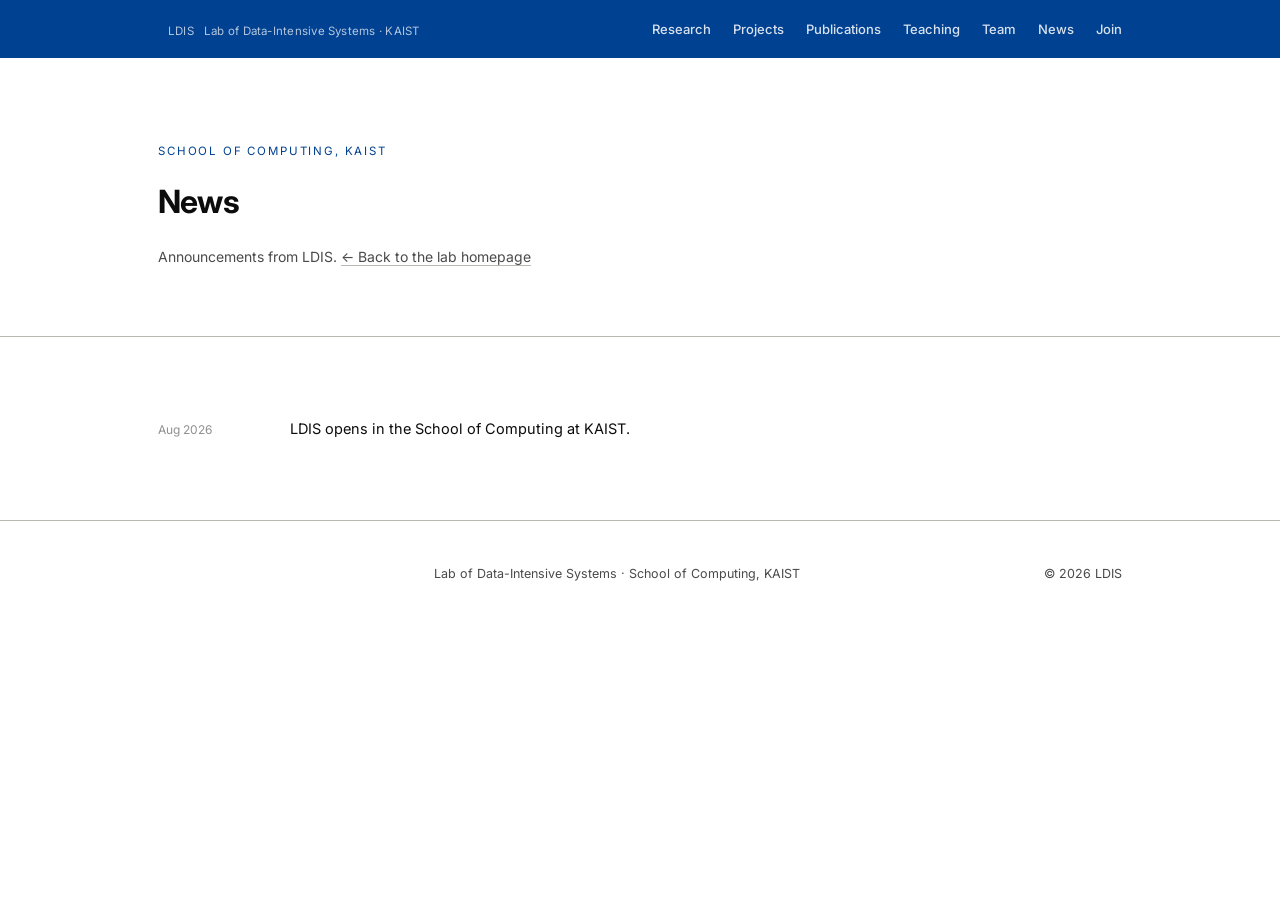
==== news.html @ 8ee977d0 "First commit" ====
<!DOCTYPE html>
<html lang="en">
<head>
<meta charset="UTF-8">
<meta name="viewport" content="width=device-width, initial-scale=1.0">
<title></title>
<meta name="description" content="">
<link rel="icon" type="image/svg+xml" href="files/favicon.svg">
<link rel="preconnect" href="https://fonts.googleapis.com">
<link rel="preconnect" href="https://fonts.gstatic.com" crossorigin>
<!-- Uses the same theme as index.html so every page stays visually
     consistent. If you change the theme link in index.html, change it
     here too. -->
<link rel="stylesheet" href="themes/theme-swiss.css">
<!-- Lab name/abbreviation/contact email live in files/site-config.js,
     shared by every page — see that file to change them site-wide. -->
<script src="files/site-config.js"></script>
</head>
<body>

<nav>
  <div class="wrap nav-inner">
    <a class="brand" href="index.html"><span data-site="brand-abbr"></span><span data-site="brand-tagline"></span></a>
    <div class="nav-links">
      <a href="index.html#research">Research</a>
      <a href="projects.html">Projects</a>
      <a href="publications.html">Publications</a>
      <a href="teaching.html">Teaching</a>
      <a href="team.html">Team</a>
      <a href="news.html">News</a>
      <a href="index.html#join">Join</a>
    </div>
  </div>
</nav>

<header>
  <div class="wrap">
    <span class="overline" data-site="overline"></span>
    <h1>News</h1>
    <p class="hero-sub">
      Announcements from <span data-site="brand-abbr"></span>. <a href="index.html">&larr; Back to the lab homepage</a>
    </p>
  </div>
</header>

<section id="all-news">
  <div class="wrap">
    <div id="news-list"></div>
  </div>
</section>

<footer>
  <div class="wrap foot">
    <span class="brand" data-site="footer-abbr"></span>
    <span data-site="footer-tagline"></span>
    <span data-site="footer-copyright"></span>
  </div>
</footer>

<script>
/* ==========================================================
   BRANDING
   ========================================================== */
document.title = `News — ${SITE.ABBR}, ${SITE.INSTITUTION}`;
document.querySelector('meta[name="description"]').setAttribute("content",
  `News from the ${SITE.ABBR} (${SITE.NAME}), ${SITE.SCHOOL}, ${SITE.INSTITUTION}.`);
applySiteBrand();
</script>
<script>
/* ==========================================================
   DATA
   ----------------------------------------------------------
   News lives ENTIRELY in files/news.csv — no news data is
   duplicated here (the homepage's "latest news" widget reads the
   same file). Columns: date | text
   Requires the site to be served over HTTP (Live Server / GitHub
   Pages / any static host) — NOT when this page is opened directly
   via file://, since browsers block that fetch.
   ========================================================== */
const NEWS_SHEET_URL = "files/news.csv";

function parseCSV(text) {
  const rows = []; let row = [], cur = "", inQ = false;
  for (let i = 0; i < text.length; i++) {
    const c = text[i];
    if (inQ) {
      if (c === '"') { if (text[i+1] === '"') { cur += '"'; i++; } else inQ = false; }
      else cur += c;
    } else if (c === '"') inQ = true;
    else if (c === ",") { row.push(cur); cur = ""; }
    else if (c === "\n" || c === "\r") {
      if (cur !== "" || row.length) { row.push(cur); rows.push(row); row = []; cur = ""; }
    } else cur += c;
  }
  if (cur !== "" || row.length) { row.push(cur); rows.push(row); }
  return rows;
}

function newsHTML(n) {
  return `<div class="news-item"><span class="news-date">${n.date}</span><p>${n.text}</p></div>`;
}

async function loadNews() {
  const el = document.getElementById("news-list");
  if (!NEWS_SHEET_URL) return false;
  try {
    const res = await fetch(NEWS_SHEET_URL);
    if (!res.ok) return false;
    const rows = parseCSV(await res.text());
    const head = rows[0].map(h => h.trim().toLowerCase());
    const idx = k => head.indexOf(k);
    const items = rows.slice(1).filter(r => r[idx("date")])
      .map(r => ({ date: r[idx("date")], text: r[idx("text")] }));
    if (items.length) { el.innerHTML = items.map(newsHTML).join(""); return true; }
    return false;
  } catch (e) { return false; }
}

document.getElementById("news-list").innerHTML = `<p class="tp-empty">Loading news…</p>`;
loadNews().then(ok => {
  if (!ok) document.getElementById("news-list").innerHTML =
    `<p class="tp-empty">Could not load files/news.csv — this page needs to be served over HTTP (Live Server, GitHub Pages, etc.), not opened directly as a file.</p>`;
});
</script>
</body>
</html>
---- themes/theme-swiss.css ----
@import url('https://fonts.googleapis.com/css2?family=Inter:wght@400;500;600;700;800&display=swap');

  /* ==========================================================
     LDIS — variant B: swiss grid
     Content lives in the DATA section at the bottom.
     Publications can be loaded from a published Google Sheet
     (set PUBS_SHEET_URL) or from the inline PAPERS array.
     ========================================================== */
  :root {
    --ink: #0c0c0c;
    --ink-soft: #4a4a4a;
    --ink-faint: #909090;
    --paper: #ffffff;
    --paper-2: #f1f1ee;
    --line: #dcdcd8;
    --line-dark: #b8b8b2;
    --accent: #004191;
    --accent-soft: #e9f0f9;
    --maxw: 1020px;
  }
  * { margin: 0; padding: 0; box-sizing: border-box; }
  html { scroll-behavior: smooth; }
  body {
    font-family: 'Inter', sans-serif;
    font-size: 15px;
    color: var(--ink);
    background: var(--paper);
    line-height: 1.6;
    -webkit-font-smoothing: antialiased;
  }
  ::selection { background: var(--accent-soft); }
  h1, h2, h3 { font-family: 'Inter', sans-serif; font-weight: 700; letter-spacing: -0.025em; }
  .mono { font-family: 'Inter', sans-serif; }
  .wrap { max-width: var(--maxw); margin: 0 auto; padding: 0 28px; }
  a { color: inherit; text-decoration: none; }
  p a, .foot a { border-bottom: 1px solid var(--line-dark); transition: border-color .15s, color .15s; }
  p a:hover, .foot a:hover { color: var(--accent); border-color: var(--accent); }

  /* ---------- nav ---------- */
  nav {
    position: sticky; top: 0; z-index: 50;
    background: var(--accent);
    color: #fff;
    border-bottom: none;
  }
  .nav-inner { display: flex; justify-content: space-between; height: 58px; align-items: center; }
  .brand { font-weight: 800; font-size: 18px; letter-spacing: -0.02em; color: #fff; }
  .brand span { color: rgba(255,255,255,.7); font-family: 'Inter', sans-serif; font-weight: 400; font-size: 11.5px; margin-left: 10px; letter-spacing: .02em; }
  .nav-links { display: flex; gap: 22px; font-size: 13px; font-weight: 500; color: rgba(255,255,255,.85); font-family: 'Inter', sans-serif; }
  .nav-links a:hover { color: #fff; }

  /* ---------- hero ---------- */
  header { padding: 84px 0 68px; border-bottom: 1px solid var(--line-dark); }
  .overline {
    font-family: 'Inter', sans-serif; font-size: 11.5px;
    letter-spacing: .16em; text-transform: uppercase; color: var(--accent);
    margin-bottom: 24px; display: block;
  }
  h1 { font-size: clamp(28px, 4.2vw, 32px); line-height: 1.1; max-width: 820px; }
  h1 em { font-style: normal; color: var(--accent); }
  .hero-sub { margin-top: 26px; font-size: 14px; color: var(--ink-soft); max-width: 620px; }
  .hero-note { margin-top: 32px; font-size: 13px; color: var(--ink-soft); font-family: 'Inter', sans-serif; }
  .hero-note a { color: var(--accent); border-bottom: 1px solid var(--accent); }

  /* ---------- home page: two-column layout (main + news sidebar) ---------- */
  .home-grid {
    max-width: 1240px; margin: 0 auto; padding: 0 28px;
    display: grid; grid-template-columns: minmax(0, 1fr) 320px; gap: 56px;
    align-items: start;
  }
  .home-hero { padding: 56px 0 44px; border-bottom: 1px solid var(--line-dark); }
  .home-main > section { padding: 44px 0; border-bottom: 1px solid var(--line-dark); }
  .home-main > section:last-child { border-bottom: none; }
  .home-sidebar { position: sticky; top: 78px; padding: 56px 0 44px; }
  .news-card { border: 1px solid var(--line-dark); background: #fff; padding: 24px 22px; }
  .news-card h3 {
    font-size: 11px; font-family: 'Inter', sans-serif; font-weight: 600;
    letter-spacing: .16em; text-transform: uppercase; color: var(--ink-faint); margin-bottom: 18px;
  }
  .news-card .news-item-sm { padding: 12px 0; border-bottom: 1px solid var(--line); }
  .news-card .news-item-sm:first-child { padding-top: 0; }
  .news-card .news-item-sm:last-child { border-bottom: none; padding-bottom: 0; }
  .news-date-sm { font-size: 11px; color: var(--accent); font-weight: 500; display: block; margin-bottom: 3px; }
  .news-text-sm { font-size: 13px; color: var(--ink-soft); line-height: 1.5; }
  .news-view-all {
    display: block; width: fit-content; margin-top: 20px;
    font-size: 12.5px; color: var(--accent); border-bottom: 1px solid var(--accent);
  }
  @media (max-width: 900px) {
    .home-grid { grid-template-columns: 1fr; }
    .home-sidebar { position: static; padding-top: 0; }
  }

  /* ---------- sections ---------- */
  section { padding: 68px 0; border-bottom: 1px solid var(--line-dark); }
  .sec-head { margin-bottom: 38px; }
  .kicker {
    font-family: 'Inter', sans-serif; font-size: 11px;
    letter-spacing: .16em; text-transform: uppercase; color: var(--ink-faint);
    display: block; margin-bottom: 10px;
  }
  h2 { font-size: clamp(20px, 2.6vw, 22px); }
  .sec-intro { margin-top: 14px; color: var(--ink-soft); max-width: 660px; font-size: 14px; }

  /* ---------- research explorer ---------- */
  .view-tabs { display: flex; margin: 32px 0 0; border: 1px solid var(--ink); width: fit-content; max-width: 100%; }
  .view-tabs button {
    font-family: 'Inter', sans-serif; font-size: 12px; font-weight: 500;
    padding: 10px 18px; background: transparent; border: none; cursor: pointer;
    color: var(--ink-soft); border-right: 1px solid var(--ink);
    transition: background .15s, color .15s; white-space: nowrap; letter-spacing: .03em;
  }
  .view-tabs button:last-child { border-right: none; }
  .view-tabs button:hover { color: var(--ink); background: var(--paper-2); }
  .view-tabs button.on { background: var(--ink); color: var(--paper); }
  .view { display: none; margin-top: 34px; }
  .view.on { display: block; animation: fade .3s ease; }
  @keyframes fade { from { opacity: 0; } to { opacity: 1; } }
  .view-caption { font-size: 12.5px; color: var(--ink-faint); margin-top: 14px; font-family: 'Inter', sans-serif; }

  /* domains */
  .domain-row { display: grid; grid-template-columns: repeat(3, 1fr); gap: 0; border: 1px solid var(--ink); }
  .domain {
    border-right: 1px solid var(--ink); padding: 26px 24px;
    cursor: pointer; transition: background .15s; background: var(--paper);
  }
  .domain:last-child { border-right: none; }
  .domain:hover { background: var(--paper-2); }
  .domain.sel { background: var(--accent-soft); box-shadow: inset 0 -3px 0 var(--accent); }
  .domain h3 { font-size: 16px; }
  .domain p { font-size: 12px; color: var(--ink-soft); margin-top: 8px; line-height: 1.55; }

  /* layers */
  .layer-stack { max-width: 600px; border: 1px solid var(--ink); }
  .layer {
    padding: 17px 22px; cursor: pointer;
    display: flex; align-items: baseline; gap: 18px; background: var(--paper);
    transition: background .15s; border-bottom: 1px solid var(--ink);
  }
  .layer:last-child { border-bottom: none; }
  .layer:hover { background: var(--paper-2); }
  .layer.sel { background: var(--accent-soft); box-shadow: inset 3px 0 0 var(--accent); }
  .layer .lnum { font-family: 'Inter', sans-serif; font-size: 11px; color: var(--ink-faint); }
  .layer h3 { font-size: 16px; font-weight: 600; }
  .layer .lhint { margin-left: auto; font-size: 11.5px; color: var(--ink-faint); font-family: 'Inter', sans-serif; }

  /* venn + axes */
  .diagram-box { display: flex; justify-content: center; padding: 10px 0; }
  .diagram-box svg { max-width: 440px; width: 100%; height: auto; }
  .venn-circle { fill: rgba(0,65,145,.05); stroke: var(--ink-soft); stroke-width: 1.6; cursor: pointer; transition: fill .2s, stroke .2s; }
  .venn-g:hover .venn-circle { fill: rgba(0,65,145,.12); stroke: var(--accent); }
  .venn-g.sel .venn-circle { fill: rgba(0,65,145,.17); stroke: var(--accent); stroke-width: 2.8; }
  .venn-label { font-family: 'Inter', sans-serif; font-weight: 600; font-size: 24px; fill: var(--ink); cursor: pointer; }
  .venn-g.sel .venn-label { fill: var(--accent); }
  .venn-highlight { fill: var(--accent); fill-opacity: .22; stroke: var(--accent); stroke-width: 2.1; pointer-events: none; }
  .axis-g { cursor: pointer; }
  .axis-line { stroke: var(--ink); stroke-width: 1.8; transition: stroke .2s; }
  .axis-hit { stroke: transparent; stroke-width: 22; }
  .axis-g:hover .axis-line, .axis-g.sel .axis-line { stroke: var(--accent); stroke-width: 2.8; }
  .axis-label { font-family: 'Inter', sans-serif; font-weight: 600; font-size: 22px; fill: var(--ink); }
  .axis-sub { font-family: 'Inter', sans-serif; font-size: 14px; fill: var(--ink-faint); }
  .axis-g:hover .axis-label, .axis-g.sel .axis-label { fill: var(--accent); }

  /* clickable subtype points along each axis (e.g. "Relation", "GPU") —
     the real unit papers are tagged with; see files/topics.js. */
  .axis-point { cursor: pointer; }
  .axis-point circle { fill: var(--paper); stroke: var(--ink-soft); stroke-width: 1.4; transition: fill .15s, stroke .15s; }
  .axis-point:hover circle { fill: var(--accent-soft); stroke: var(--accent); }
  .axis-point.sel circle { fill: var(--accent); stroke: var(--accent); }
  .axis-point text {
    font-family: 'Inter', sans-serif; font-size: 15px; fill: var(--ink-soft);
    transition: fill .15s;
  }
  .axis-point:hover text, .axis-point.sel text { fill: var(--accent); }
  .axis-point.sel text { font-weight: 600; }

  /* detail panel */
  .topic-detail { margin-top: 38px; border: 1px solid var(--ink); padding: 30px 32px; background: #fff; animation: fade .3s ease; }
  .topic-detail[hidden] { display: none; }
  .topic-detail h3 { font-size: 23px; }
  .topic-detail .t-tag { font-family: 'Inter', sans-serif; font-size: 10.5px; letter-spacing: .14em; text-transform: uppercase; color: var(--accent); display: block; margin-bottom: 8px; }
  .topic-detail > p { margin-top: 13px; color: var(--ink-soft); max-width: 700px; font-size: 14.5px; }
  .topic-examples { display: flex; gap: 6px; flex-wrap: wrap; margin-top: 14px; }
  .topic-examples:empty { display: none; margin-top: 0; }
  .topic-papers { margin-top: 26px; }
  .topic-papers h4 { font-family: 'Inter', sans-serif; font-size: 11px; font-weight: 500; letter-spacing: .12em; text-transform: uppercase; color: var(--ink-faint); margin-bottom: 10px; }
  .tp-empty { font-size: 13.5px; color: var(--ink-faint); }

  /* ---------- publications ---------- */
  .pub-item {
    padding: 17px 0; border-bottom: 1px solid var(--line);
    display: grid; grid-template-columns: 110px 1fr; gap: 22px; align-items: baseline;
  }
  .pub-item:last-child { border-bottom: none; }
  .pub-venue { font-family: 'Inter', sans-serif; font-size: 12px; color: var(--accent); font-weight: 500; }
  .pub-title { font-weight: 600; font-size: 15px; line-height: 1.45; }
  .pub-highlight {
    font-family: 'Inter', sans-serif; font-size: 10px; font-weight: 500;
    letter-spacing: .06em; text-transform: uppercase; color: var(--accent);
    background: var(--accent-soft); padding: 2px 8px; margin-left: 6px; white-space: nowrap;
  }
  .pub-authors { font-size: 13px; color: var(--ink-soft); margin-top: 3px; }
  .pub-authors u { text-decoration: none; color: var(--ink); }
  .pub-meta { margin-top: 6px; display: flex; gap: 14px; align-items: center; flex-wrap: wrap; }
  .pub-meta a { font-size: 12px; color: var(--accent); font-family: 'Inter', sans-serif; border-bottom: 1px solid transparent; }
  .pub-meta a:hover { border-color: var(--accent); }
  .pub-tags { display: flex; gap: 14px; flex-wrap: wrap; }
  .ptag { font-family: 'Inter', sans-serif; font-size: 10px; color: var(--ink-faint); border: 1px solid var(--line-dark); padding: 2px 7px; }
  .tag-group { display: inline-flex; align-items: center; gap: 6px; flex-wrap: wrap; }
  .tag-group-label {
    font-family: 'Inter', sans-serif; font-size: 9.5px; font-weight: 500;
    letter-spacing: .08em; text-transform: uppercase; color: var(--ink-faint);
  }

  /* homepage publications preview — items link through to publications.html */
  .pub-item.clickable { cursor: pointer; transition: background .15s; margin: 0 -12px; padding-left: 12px; padding-right: 12px; }
  .pub-item.clickable:hover { background: var(--paper-2); }
  .pub-view-all { margin-top: 22px; }
  .pub-view-all a {
    font-family: 'Inter', sans-serif; font-size: 13px; font-weight: 500;
    color: var(--accent); border-bottom: 1px solid var(--accent);
  }
  .pub-view-all a:hover { opacity: .75; }

  /* ---------- news ---------- */
  .news-item { display: grid; grid-template-columns: 110px 1fr; gap: 22px; padding: 12px 0; border-bottom: 1px solid var(--line); align-items: baseline; }
  .news-item:last-child { border-bottom: none; }
  .news-date { font-family: 'Inter', sans-serif; font-size: 12px; color: var(--ink-faint); }
  .news-item p { font-size: 14.5px; }

  /* ---------- people ---------- */
  .prof { display: flex; gap: 30px; align-items: flex-start; max-width: 720px; }
  .prof-photo {
    width: 104px; height: 104px; flex-shrink: 0;
    background: var(--paper-2); border: 1px solid var(--ink);
    display: grid; place-items: center;
    font-weight: 800; font-size: 32px; color: var(--ink-faint);
  }
  .prof h3 { font-size: 20px; }
  .prof .role { font-size: 13px; color: var(--accent); margin-top: 2px; font-weight: 500; font-family: 'Inter', sans-serif; }
  .prof .bio { margin-top: 12px; font-size: 14px; color: var(--ink-soft); }
  .bio-history { margin: 0; padding: 0; list-style: none; }
  .bio-history li {
    font-size: 12.5px; color: var(--ink-soft); line-height: 1.7;
    font-family: 'Inter', sans-serif;
  }
  .bio-contact { margin-top: 10px; font-size: 14px; color: var(--ink-soft); }
  .recruit-line { margin-top: 32px; padding: 18px 22px; border: 1px solid var(--ink); font-size: 14px; color: var(--ink-soft); max-width: 720px; background: #fff; }

  /* ---------- join ---------- */
  #join p { max-width: 700px; }
  #join p { color: var(--ink-soft); margin-top: 16px; font-size: 14.5px; }
  #join p strong { color: var(--ink); }
  .join-cta { margin-top: 28px; }
  .join-cta a {
    display: inline-block; border: 1.5px solid var(--ink); padding: 11px 26px;
    font-weight: 600; font-size: 13.5px; font-family: 'Inter', sans-serif;
    transition: background .15s, color .15s;
  }
  .join-cta a:hover { background: var(--ink); color: var(--paper); }

  /* ---------- footer ---------- */
  footer { padding: 40px 0 36px; }
  .foot { display: flex; justify-content: space-between; align-items: baseline; flex-wrap: wrap; gap: 16px; font-size: 12.5px; color: var(--ink-soft); font-family: 'Inter', sans-serif; }
  .foot .brand { font-size: 15px; font-family: 'Inter', sans-serif; }

  @media (max-width: 760px) {
    .nav-links { gap: 12px; font-size: 11.5px; }
    .domain-row { grid-template-columns: 1fr; }
    .domain { border-right: none; border-bottom: 1px solid var(--ink); }
    .domain:last-child { border-bottom: none; }
    .pub-item, .news-item { grid-template-columns: 1fr; gap: 3px; }
    .prof { flex-direction: column; }
    header { padding: 58px 0 48px; }
    section { padding: 52px 0; }
    .view-tabs { width: 100%; overflow-x: auto; }
  }

  .hero-sub strong { color: var(--ink); font-weight: 600; }

  /* ---------- projects & teaching accordions (shared) ---------- */
  .acc {
    border: 1px solid var(--line-dark); border-radius: var(--radius, 0);
    background: var(--card, var(--paper)); overflow: hidden;
  }
  .acc + .acc { margin-top: 12px; }
  .acc-head {
    width: 100%; display: flex; align-items: center; gap: 16px;
    padding: 18px 22px; cursor: pointer; background: none; border: none;
    text-align: left; font-family: inherit; color: inherit; font-size: inherit;
    transition: background .15s;
  }
  .acc-head:hover { background: var(--paper-2); }
  .acc.on > .acc-head { border-bottom: 1px solid var(--line); }
  .acc-title { font-weight: 600; font-size: 15.5px; flex: 1; line-height: 1.4; }
  .acc-meta { font-family: 'Inter', sans-serif; font-size: 11.5px; color: var(--ink-faint); white-space: nowrap; }
  .badge {
    font-family: 'Inter', sans-serif; font-size: 10.5px; font-weight: 500;
    letter-spacing: .08em; text-transform: uppercase;
    padding: 4px 10px; border-radius: var(--radius, 0); white-space: nowrap;
  }
  .b-ongoing { color: var(--accent); background: var(--accent-soft); }
  .b-open { color: var(--card, var(--paper)); background: var(--accent); }
  .b-code { color: var(--ink-soft); border: 1px solid var(--line-dark); }
  .chev {
    font-family: 'Inter', sans-serif; font-size: 16px; color: var(--ink-faint);
    transition: transform .25s ease; line-height: 1;
  }
  .acc.on .chev { transform: rotate(45deg); color: var(--accent); }
  .acc-body { display: none; padding: 4px 22px 26px; }
  .acc.on .acc-body { display: block; animation: fade .3s ease; }
  .p-field { margin-top: 18px; }
  .p-field h5 {
    font-family: 'Inter', sans-serif; font-size: 10.5px; font-weight: 500;
    letter-spacing: .13em; text-transform: uppercase; color: var(--ink-faint);
    margin-bottom: 6px;
  }
  .p-field p { font-size: 14.5px; color: var(--ink-soft); max-width: 720px; line-height: 1.65; }
  .ask { font-style: italic; color: var(--ink-faint) !important; }
  .p-note { margin-top: 20px; font-size: 14px; color: var(--ink-soft); }
  .p-note a { color: var(--accent); border-bottom: 1px solid var(--accent); }
  .syll-link {
    display: inline-block; margin-top: 18px; border: 1.5px solid var(--accent);
    color: var(--accent); padding: 9px 20px; border-radius: var(--radius, 0);
    font-size: 13.5px; font-weight: 600; transition: background .15s, color .15s;
  }
  .syll-link:hover { background: var(--accent); color: var(--card, #fff); }

  :root { --radius: 0px; }
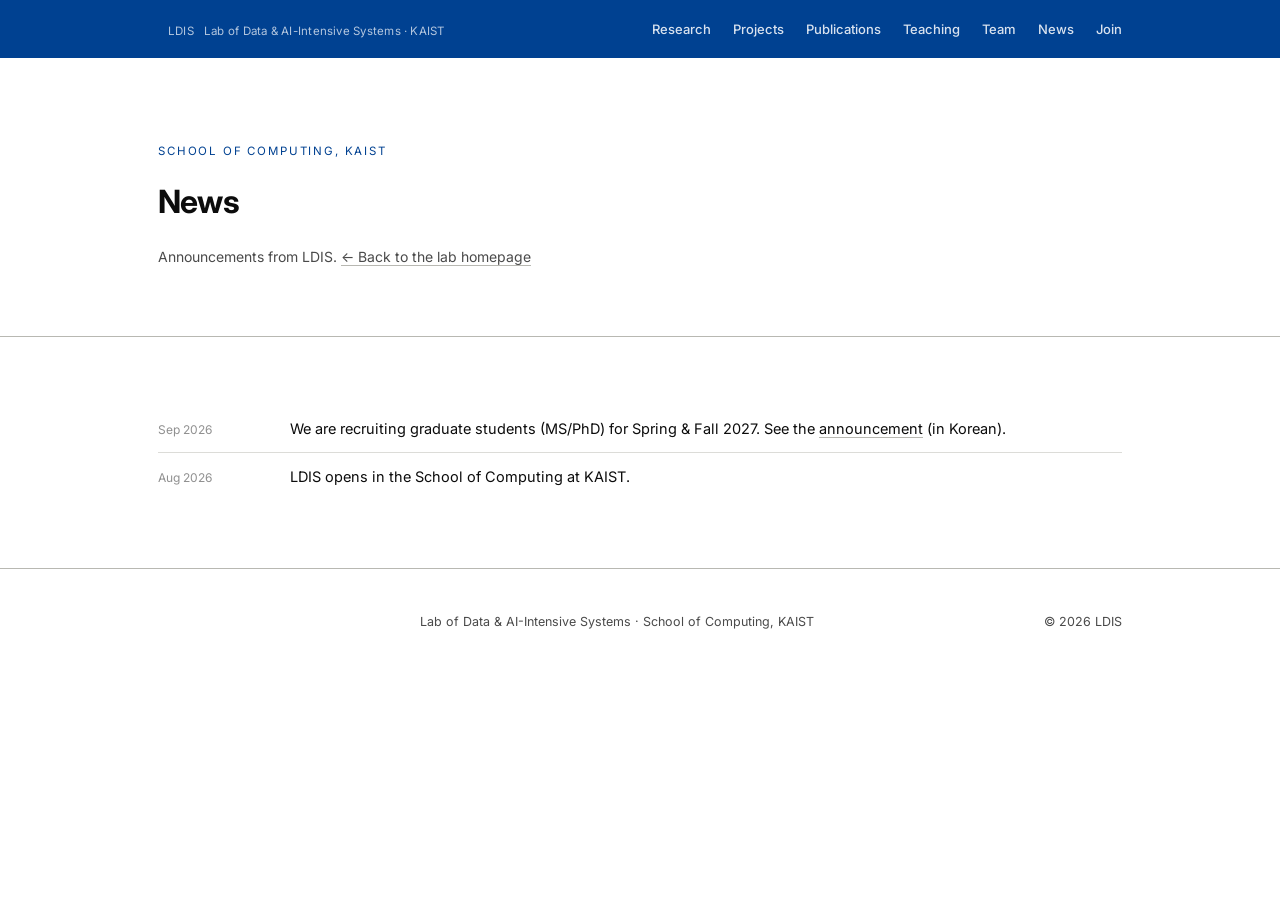
==== commit 6cfa7f15: "recruit" ====
--- a/news.html
+++ b/news.html
@@ -21,7 +21,7 @@
 <nav>
   <div class="wrap nav-inner">
     <a class="brand" href="index.html"><span data-site="brand-abbr"></span><span data-site="brand-tagline"></span></a>
-    <div class="nav-links">
+    <div class="nav-links" id="nav-links">
       <a href="index.html#research">Research</a>
       <a href="projects.html">Projects</a>
       <a href="publications.html">Publications</a>
@@ -30,6 +30,7 @@
       <a href="news.html">News</a>
       <a href="index.html#join">Join</a>
     </div>
+    <button class="nav-toggle" id="nav-toggle" aria-label="Toggle menu" aria-expanded="false">&#9776;</button>
   </div>
 </nav>
 
@@ -96,6 +97,18 @@
   return rows;
 }
 
+/* Newest first regardless of row order in the CSV. Dates like "Sep 2026",
+   "2026-09", "Sep 12, 2026" all parse; unparseable ones keep their CSV position. */
+function newsTime(d) {
+  const t = Date.parse(/^[A-Za-z]{3,9}\s+\d{4}$/.test(d.trim()) ? "1 " + d.trim() : d);
+  return isNaN(t) ? -Infinity : t;
+}
+function sortNewest(items) {
+  return items.map((it, i) => ({ it, i }))
+    .sort((a, b) => (newsTime(b.it.date) - newsTime(a.it.date)) || (a.i - b.i))
+    .map(x => x.it);
+}
+
 function newsHTML(n) {
   return `<div class="news-item"><span class="news-date">${n.date}</span><p>${n.text}</p></div>`;
 }
@@ -109,8 +122,8 @@
     const rows = parseCSV(await res.text());
     const head = rows[0].map(h => h.trim().toLowerCase());
     const idx = k => head.indexOf(k);
-    const items = rows.slice(1).filter(r => r[idx("date")])
-      .map(r => ({ date: r[idx("date")], text: r[idx("text")] }));
+    const items = sortNewest(rows.slice(1).filter(r => r[idx("date")])
+      .map(r => ({ date: r[idx("date")], text: r[idx("text")] })));
     if (items.length) { el.innerHTML = items.map(newsHTML).join(""); return true; }
     return false;
   } catch (e) { return false; }
@@ -122,5 +135,6 @@
     `<p class="tp-empty">Could not load files/news.csv — this page needs to be served over HTTP (Live Server, GitHub Pages, etc.), not opened directly as a file.</p>`;
 });
 </script>
+<script src="files/nav.js"></script>
 </body>
 </html>
--- a/themes/theme-swiss.css
+++ b/themes/theme-swiss.css
@@ -20,6 +20,7 @@
   }
   * { margin: 0; padding: 0; box-sizing: border-box; }
   html { scroll-behavior: smooth; }
+  html, body { max-width: 100%; overflow-x: hidden; }
   body {
     font-family: 'Inter', sans-serif;
     font-size: 15px;
@@ -43,11 +44,16 @@
     color: #fff;
     border-bottom: none;
   }
-  .nav-inner { display: flex; justify-content: space-between; height: 58px; align-items: center; }
+  .nav-inner { position: relative; display: flex; justify-content: space-between; height: 58px; align-items: center; }
   .brand { font-weight: 800; font-size: 18px; letter-spacing: -0.02em; color: #fff; }
   .brand span { color: rgba(255,255,255,.7); font-family: 'Inter', sans-serif; font-weight: 400; font-size: 11.5px; margin-left: 10px; letter-spacing: .02em; }
   .nav-links { display: flex; gap: 22px; font-size: 13px; font-weight: 500; color: rgba(255,255,255,.85); font-family: 'Inter', sans-serif; }
   .nav-links a:hover { color: #fff; }
+  .nav-toggle {
+    display: none; background: none; border: none; color: #fff;
+    font-size: 32px; line-height: 1; padding: 9px 7px; cursor: pointer;
+    font-family: 'Inter', sans-serif;
+  }
 
   /* ---------- hero ---------- */
   header { padding: 84px 0 68px; border-bottom: 1px solid var(--line-dark); }
@@ -68,6 +74,7 @@
     display: grid; grid-template-columns: minmax(0, 1fr) 320px; gap: 56px;
     align-items: start;
   }
+  .home-main { min-width: 0; }
   .home-hero { padding: 56px 0 44px; border-bottom: 1px solid var(--line-dark); }
   .home-main > section { padding: 44px 0; border-bottom: 1px solid var(--line-dark); }
   .home-main > section:last-child { border-bottom: none; }
@@ -87,7 +94,7 @@
     font-size: 12.5px; color: var(--accent); border-bottom: 1px solid var(--accent);
   }
   @media (max-width: 900px) {
-    .home-grid { grid-template-columns: 1fr; }
+    .home-grid { grid-template-columns: minmax(0, 1fr); }
     .home-sidebar { position: static; padding-top: 0; }
   }
 
@@ -235,7 +242,9 @@
     background: var(--paper-2); border: 1px solid var(--ink);
     display: grid; place-items: center;
     font-weight: 800; font-size: 32px; color: var(--ink-faint);
-  }
+    overflow: hidden;
+  }
+  .prof-photo img { width: 100%; height: 100%; object-fit: cover; display: block; }
   .prof h3 { font-size: 20px; }
   .prof .role { font-size: 13px; color: var(--accent); margin-top: 2px; font-weight: 500; font-family: 'Inter', sans-serif; }
   .prof .bio { margin-top: 12px; font-size: 14px; color: var(--ink-soft); }
@@ -245,6 +254,7 @@
     font-family: 'Inter', sans-serif;
   }
   .bio-contact { margin-top: 10px; font-size: 14px; color: var(--ink-soft); }
+  .bio-links { margin-top: 6px; font-size: 14px; color: var(--ink-soft); }
   .recruit-line { margin-top: 32px; padding: 18px 22px; border: 1px solid var(--ink); font-size: 14px; color: var(--ink-soft); max-width: 720px; background: #fff; }
 
   /* ---------- join ---------- */
@@ -264,8 +274,26 @@
   .foot { display: flex; justify-content: space-between; align-items: baseline; flex-wrap: wrap; gap: 16px; font-size: 12.5px; color: var(--ink-soft); font-family: 'Inter', sans-serif; }
   .foot .brand { font-size: 15px; font-family: 'Inter', sans-serif; }
 
+  /* Below this width the nav links no longer fit in one row next to the
+     brand, so they're hidden behind a hamburger button (.nav-toggle) and
+     shown as a full-width dropdown instead — see files/nav.js for the
+     open/close logic. */
+  @media (max-width: 820px) {
+    .nav-toggle { display: block; }
+    .nav-links {
+      display: none; position: absolute; left: 0; right: 0; top: 100%;
+      flex-direction: column; gap: 0; background: var(--accent);
+      box-shadow: 0 10px 18px rgba(0,0,0,.18);
+    }
+    .nav-links.open { display: flex; }
+    .nav-links a { padding: 14px 28px; width: 100%; border-top: 1px solid rgba(255,255,255,.12); }
+  }
+
+  @media (max-width: 480px) {
+    .brand span { display: none; }
+  }
+
   @media (max-width: 760px) {
-    .nav-links { gap: 12px; font-size: 11.5px; }
     .domain-row { grid-template-columns: 1fr; }
     .domain { border-right: none; border-bottom: 1px solid var(--ink); }
     .domain:last-child { border-bottom: none; }
